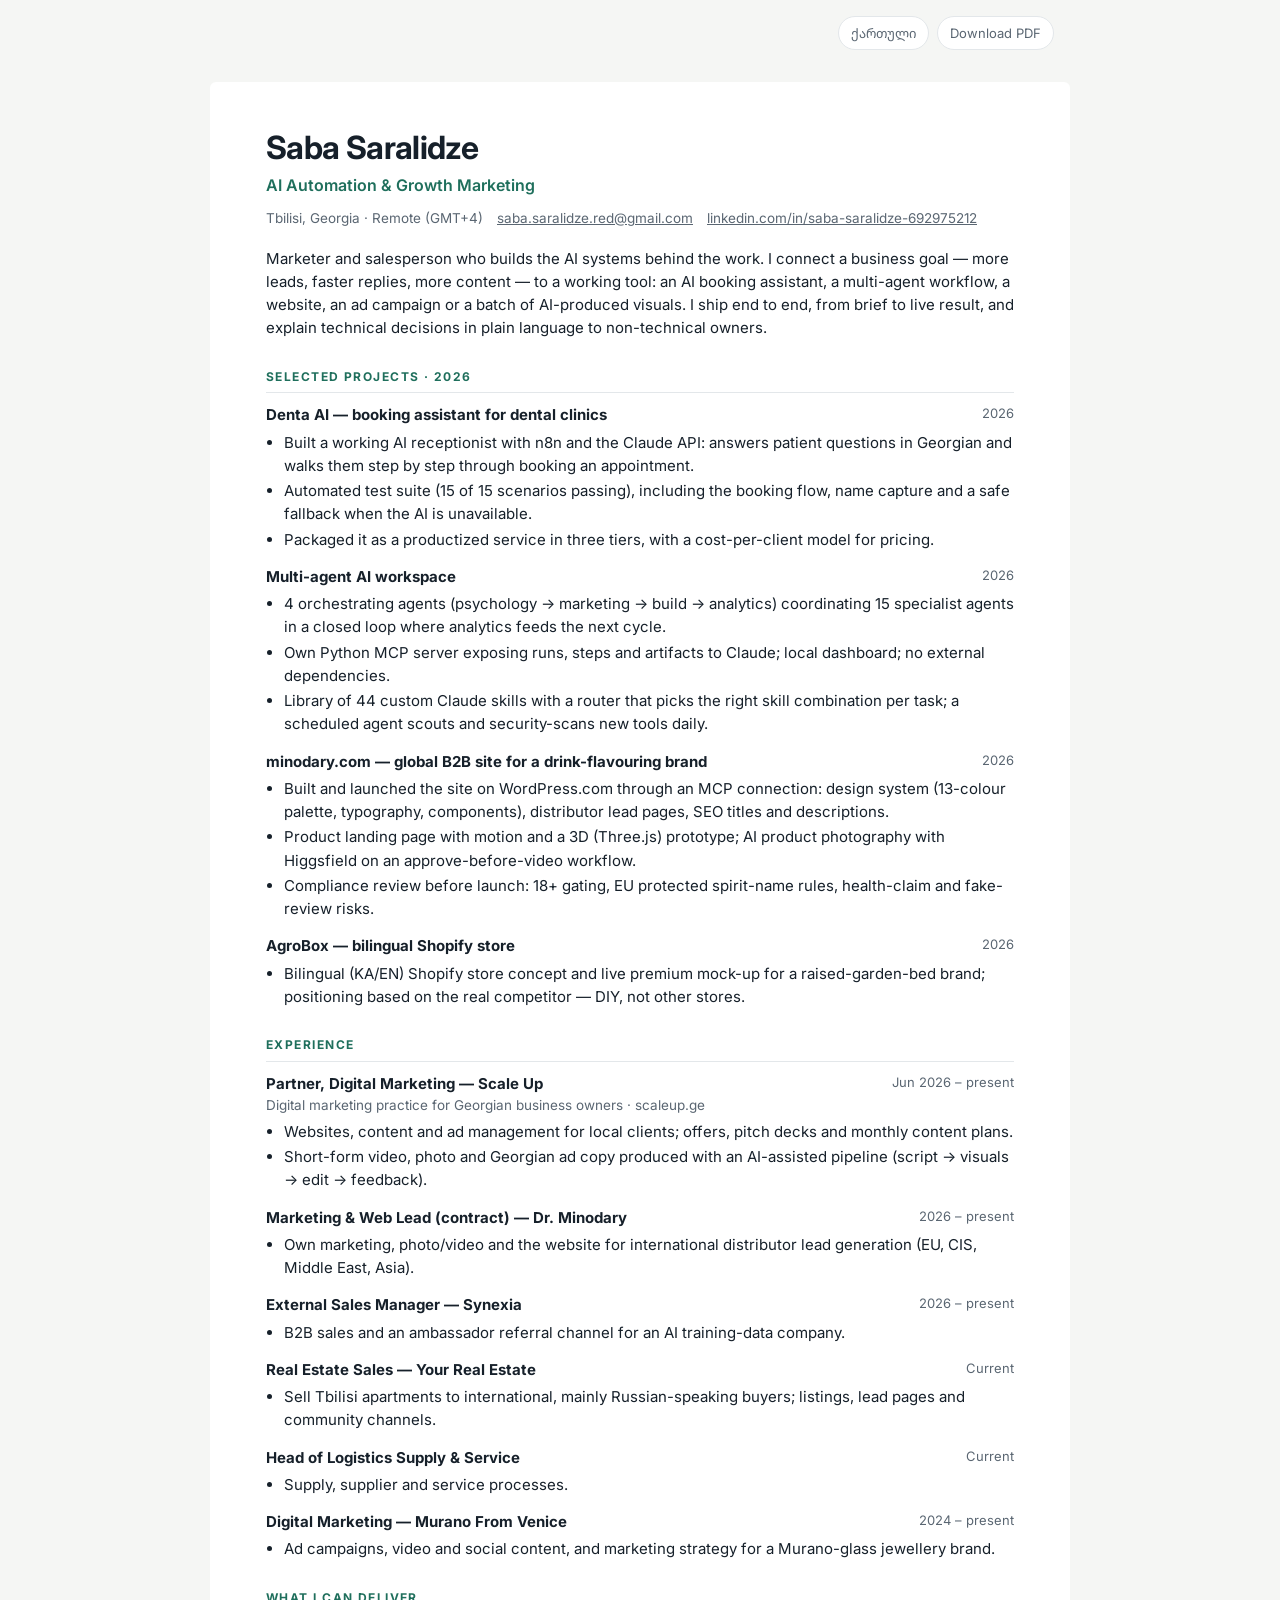
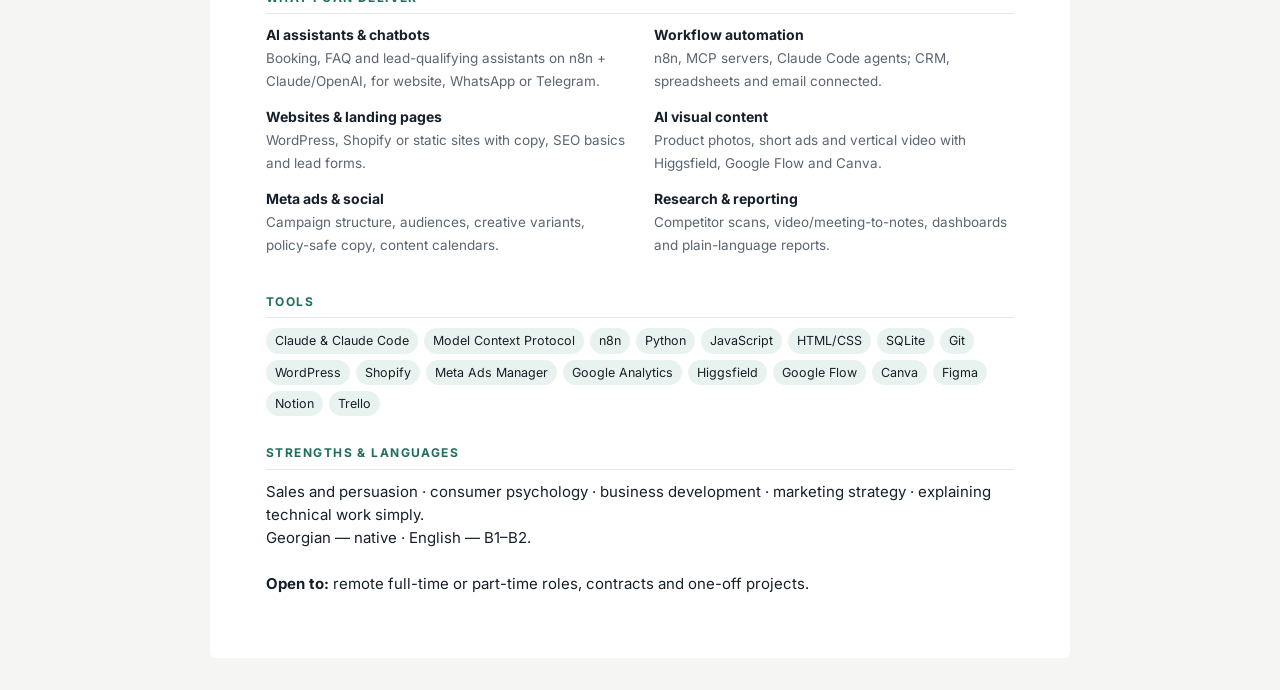
==== index.html @ 27086588 "CV site: English and Georgian pages with PDFs Co-Authored-By: Claude Opus 5.5 <noreply@anthropic.com" ====
<!doctype html>
<html lang="en">
<head>
<meta charset="utf-8">
<meta name="viewport" content="width=device-width, initial-scale=1">
<title>Saba Saralidze — CV</title>
<meta name="description" content="Saba Saralidze — AI automation and growth marketing. Marketing, sales and AI systems for small businesses. Remote, GMT+4.">
<link rel="preconnect" href="https://fonts.googleapis.com">
<link rel="preconnect" href="https://fonts.gstatic.com" crossorigin>
<link href="https://fonts.googleapis.com/css2?family=Inter:wght@400;600;700&family=Noto+Sans+Georgian:wght@400;600;700&display=swap" rel="stylesheet">
<link rel="stylesheet" href="cv.css">
</head>
<body>
<nav class="topbar">
  <a href="ka.html" lang="ka">ქართული</a>
  <a href="Saba_Saralidze_CV_EN.pdf">Download PDF</a>
</nav>
<main class="page">
<header>
  <h1>Saba Saralidze</h1>
  <div class="role">AI Automation &amp; Growth Marketing</div>
  <div class="contact">
    <span>Tbilisi, Georgia · Remote (GMT+4)</span>
    <a href="mailto:saba.saralidze.red@gmail.com">saba.saralidze.red@gmail.com</a>
    <a href="https://linkedin.com/in/saba-saralidze-692975212">linkedin.com/in/saba-saralidze-692975212</a>
  </div>
  <p class="summary">Marketer and salesperson who builds the AI systems behind the work. I connect a business goal — more leads, faster replies, more content — to a working tool: an AI booking assistant, a multi-agent workflow, a website, an ad campaign or a batch of AI-produced visuals. I ship end to end, from brief to live result, and explain technical decisions in plain language to non-technical owners.</p>
</header>

<h2>Selected projects · 2026</h2>

<div class="item">
  <div class="item-head"><strong>Denta AI — booking assistant for dental clinics</strong><span class="when">2026</span></div>
  <ul>
    <li>Built a working AI receptionist with n8n and the Claude API: answers patient questions in Georgian and walks them step by step through booking an appointment.</li>
    <li>Automated test suite (15 of 15 scenarios passing), including the booking flow, name capture and a safe fallback when the AI is unavailable.</li>
    <li>Packaged it as a productized service in three tiers, with a cost-per-client model for pricing.</li>
  </ul>
</div>

<div class="item">
  <div class="item-head"><strong>Multi-agent AI workspace</strong><span class="when">2026</span></div>
  <ul>
    <li>4 orchestrating agents (psychology → marketing → build → analytics) coordinating 15 specialist agents in a closed loop where analytics feeds the next cycle.</li>
    <li>Own Python MCP server exposing runs, steps and artifacts to Claude; local dashboard; no external dependencies.</li>
    <li>Library of 44 custom Claude skills with a router that picks the right skill combination per task; a scheduled agent scouts and security-scans new tools daily.</li>
  </ul>
</div>

<div class="item">
  <div class="item-head"><strong>minodary.com — global B2B site for a drink-flavouring brand</strong><span class="when">2026</span></div>
  <ul>
    <li>Built and launched the site on WordPress.com through an MCP connection: design system (13-colour palette, typography, components), distributor lead pages, SEO titles and descriptions.</li>
    <li>Product landing page with motion and a 3D (Three.js) prototype; AI product photography with Higgsfield on an approve-before-video workflow.</li>
    <li>Compliance review before launch: 18+ gating, EU protected spirit-name rules, health-claim and fake-review risks.</li>
  </ul>
</div>

<div class="item">
  <div class="item-head"><strong>AgroBox — bilingual Shopify store</strong><span class="when">2026</span></div>
  <ul>
    <li>Bilingual (KA/EN) Shopify store concept and live premium mock-up for a raised-garden-bed brand; positioning based on the real competitor — DIY, not other stores.</li>
  </ul>
</div>


<h2>Experience</h2>

<div class="item">
  <div class="item-head"><strong>Partner, Digital Marketing — Scale Up</strong><span class="when">Jun 2026 – present</span></div>
  <div class="sub">Digital marketing practice for Georgian business owners · scaleup.ge</div>
  <ul>
    <li>Websites, content and ad management for local clients; offers, pitch decks and monthly content plans.</li>
    <li>Short-form video, photo and Georgian ad copy produced with an AI-assisted pipeline (script → visuals → edit → feedback).</li>
  </ul>
</div>

<div class="item">
  <div class="item-head"><strong>Marketing &amp; Web Lead (contract) — Dr. Minodary</strong><span class="when">2026 – present</span></div>
  <ul>
    <li>Own marketing, photo/video and the website for international distributor lead generation (EU, CIS, Middle East, Asia).</li>
  </ul>
</div>

<div class="item">
  <div class="item-head"><strong>External Sales Manager — Synexia</strong><span class="when">2026 – present</span></div>
  <ul>
    <li>B2B sales and an ambassador referral channel for an AI training-data company.</li>
  </ul>
</div>

<div class="item">
  <div class="item-head"><strong>Real Estate Sales — Your Real Estate</strong><span class="when">Current</span></div>
  <ul>
    <li>Sell Tbilisi apartments to international, mainly Russian-speaking buyers; listings, lead pages and community channels.</li>
  </ul>
</div>

<div class="item">
  <div class="item-head"><strong>Head of Logistics Supply &amp; Service</strong><span class="when">Current</span></div>
  <ul>
    <li>Supply, supplier and service processes.</li>
  </ul>
</div>

<div class="item">
  <div class="item-head"><strong>Digital Marketing — Murano From Venice</strong><span class="when">2024 – present</span></div>
  <ul>
    <li>Ad campaigns, video and social content, and marketing strategy for a Murano-glass jewellery brand.</li>
  </ul>
</div>

<h2>What I can deliver</h2>
<div class="grid">
  <div class="item kv"><strong>AI assistants &amp; chatbots</strong><span>Booking, FAQ and lead-qualifying assistants on n8n + Claude/OpenAI, for website, WhatsApp or Telegram.</span></div>
  <div class="item kv"><strong>Workflow automation</strong><span>n8n, MCP servers, Claude Code agents; CRM, spreadsheets and email connected.</span></div>
  <div class="item kv"><strong>Websites &amp; landing pages</strong><span>WordPress, Shopify or static sites with copy, SEO basics and lead forms.</span></div>
  <div class="item kv"><strong>AI visual content</strong><span>Product photos, short ads and vertical video with Higgsfield, Google Flow and Canva.</span></div>
  <div class="item kv"><strong>Meta ads &amp; social</strong><span>Campaign structure, audiences, creative variants, policy-safe copy, content calendars.</span></div>
  <div class="item kv"><strong>Research &amp; reporting</strong><span>Competitor scans, video/meeting-to-notes, dashboards and plain-language reports.</span></div>
</div>

<h2>Tools</h2>
<div class="chips">
  <span class="chip">Claude &amp; Claude Code</span><span class="chip">Model Context Protocol</span><span class="chip">n8n</span><span class="chip">Python</span><span class="chip">JavaScript</span><span class="chip">HTML/CSS</span><span class="chip">SQLite</span><span class="chip">Git</span><span class="chip">WordPress</span><span class="chip">Shopify</span><span class="chip">Meta Ads Manager</span><span class="chip">Google Analytics</span><span class="chip">Higgsfield</span><span class="chip">Google Flow</span><span class="chip">Canva</span><span class="chip">Figma</span><span class="chip">Notion</span><span class="chip">Trello</span>
</div>

<h2>Strengths &amp; languages</h2>
<p style="margin:0">Sales and persuasion · consumer psychology · business development · marketing strategy · explaining technical work simply.<br>
Georgian — native · English — B1–B2.</p>

<p class="web-only" style="margin-top:22px"><strong>Open to:</strong> remote full-time or part-time roles, contracts and one-off projects.</p>
</main>
</body>
</html>
---- cv.css ----
:root {
  --ink: #16202a;
  --muted: #5a6672;
  --line: #e3e7ea;
  --accent: #1f6f5c;
  --accent-soft: #e8f3ef;
  --bg: #f5f6f4;
  --paper: #ffffff;
}
@media (prefers-color-scheme: dark) {
  :root:not([data-theme="light"]) {
    --ink: #e8ecef; --muted: #a3adb6; --line: #2c353d;
    --accent: #5cc4a6; --accent-soft: #17302a; --bg: #0f1418; --paper: #161d22;
  }
}
* { box-sizing: border-box; }
html { -webkit-text-size-adjust: 100%; }
body {
  margin: 0; background: var(--bg); color: var(--ink);
  font: 15px/1.55 "Inter", "Noto Sans Georgian", system-ui, sans-serif;
}
.page { max-width: 860px; margin: 32px auto; background: var(--paper); padding: 48px 56px; border-radius: 6px; }
.topbar { max-width: 860px; margin: 16px auto 0; display: flex; gap: 8px; justify-content: flex-end; padding: 0 16px; }
.topbar a { font-size: 13px; color: var(--muted); text-decoration: none; border: 1px solid var(--line); padding: 6px 12px; border-radius: 999px; background: var(--paper); }
.topbar a:hover { color: var(--accent); border-color: var(--accent); }
header h1 { font-size: 32px; letter-spacing: -0.02em; margin: 0; line-height: 1.15; }
.role { color: var(--accent); font-weight: 600; margin: 6px 0 10px; font-size: 16px; }
.contact { color: var(--muted); font-size: 13.5px; display: flex; flex-wrap: wrap; gap: 4px 14px; }
.contact a { color: inherit; }
.summary { margin: 18px 0 0; font-size: 15px; }
h2 {
  font-size: 12px; text-transform: uppercase; letter-spacing: 0.12em; color: var(--accent);
  margin: 28px 0 10px; padding-bottom: 6px; border-bottom: 1px solid var(--line);
}
.item { margin: 0 0 14px; break-inside: avoid; }
.item-head { display: flex; justify-content: space-between; gap: 12px; flex-wrap: wrap; }
.item-head strong { font-size: 15px; }
.when { color: var(--muted); font-size: 13px; white-space: nowrap; }
.sub { color: var(--muted); font-size: 13.5px; }
ul { margin: 4px 0 0; padding-left: 18px; }
li { margin: 2px 0; }
.chips { display: flex; flex-wrap: wrap; gap: 6px; margin-top: 4px; }
.chip { background: var(--accent-soft); color: var(--ink); font-size: 12.5px; padding: 3px 9px; border-radius: 999px; }
.grid { display: grid; grid-template-columns: 1fr 1fr; gap: 6px 28px; }
.grid .item { margin-bottom: 8px; }
.kv strong { display: block; font-size: 14px; }
.kv span { color: var(--muted); font-size: 13.5px; }
footer { margin-top: 26px; color: var(--muted); font-size: 12px; }
@media (max-width: 640px) {
  .page { margin: 12px 0; padding: 24px 16px; border-radius: 0; }
  .grid { grid-template-columns: 1fr; }
  header h1 { font-size: 26px; }
}
@page { size: A4; margin: 12mm 13mm; }
@media print {
  :root { --ink:#16202a; --muted:#5a6672; --line:#e3e7ea; --accent:#1f6f5c; --accent-soft:#e8f3ef; --paper:#fff; }
  body { background: #fff; font-size: 12.5px; }
  .page { margin: 0; padding: 0; max-width: none; }
  .topbar, .web-only { display: none !important; }
  h2 { margin-top: 18px; }
  .item { margin-bottom: 9px; }
  header h1 { font-size: 26px; }
  html[lang="ka"] body { font-size: 11.4px; line-height: 1.45; }
  html[lang="ka"] li { margin: 1px 0; }
  .kv strong { font-size: 12.5px; }
  .kv span, .sub, .when, .contact { font-size: 11.5px; }
  .chip { font-size: 11px; padding: 2px 8px; }
  .summary { font-size: 1.05em; }
  h2 { break-after: avoid; }
}
.print-only { display: none; }
@media print { .print-only { display: inline; } }
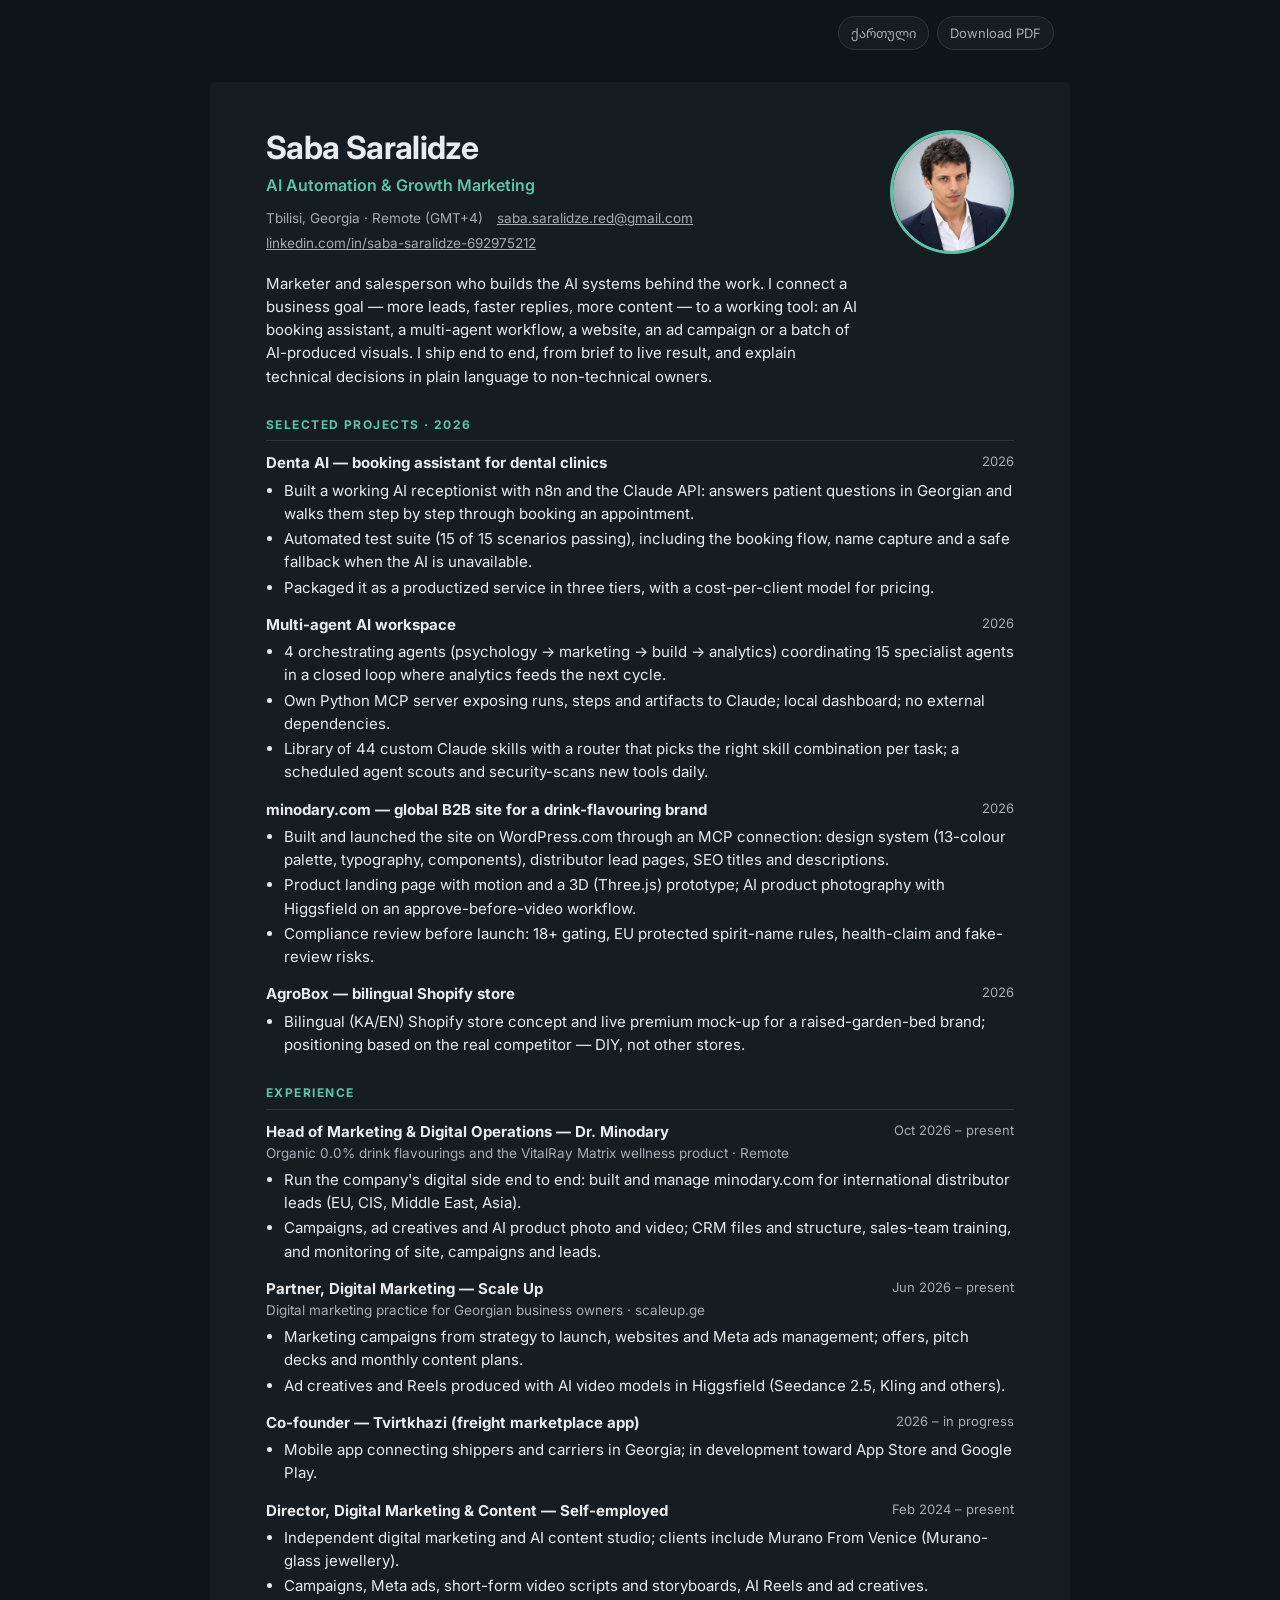
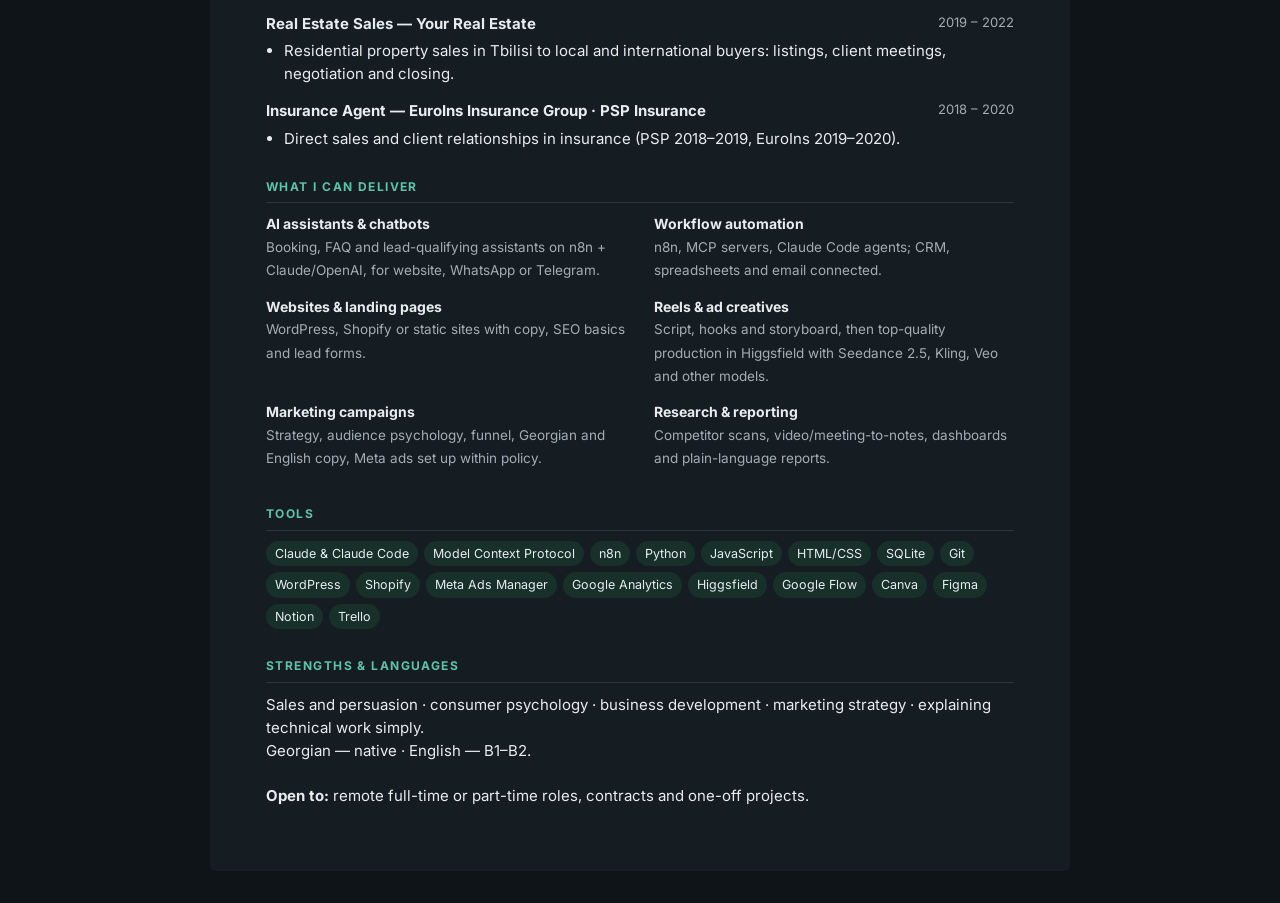
==== commit 2a058430: "Dark design with photo; sync experience with LinkedIn Co-Authored-By: Claude Opus 5.5 <noreply@anthr" ====
--- a/index.html
+++ b/index.html
@@ -17,6 +17,7 @@
 </nav>
 <main class="page">
 <header>
+  <img class="avatar" src="photo.jpg" alt="Saba Saralidze">
   <h1>Saba Saralidze</h1>
   <div class="role">AI Automation &amp; Growth Marketing</div>
   <div class="contact">
@@ -67,46 +68,49 @@
 <h2>Experience</h2>
 
 <div class="item">
-  <div class="item-head"><strong>Partner, Digital Marketing — Scale Up</strong><span class="when">Jun 2026 – present</span></div>
-  <div class="sub">Digital marketing practice for Georgian business owners · scaleup.ge</div>
+  <div class="item-head"><strong>Head of Marketing &amp; Digital Operations — Dr. Minodary</strong><span class="when">Oct 2026 – present</span></div>
+  <div class="sub">Organic 0.0% drink flavourings and the VitalRay Matrix wellness product · Remote</div>
   <ul>
-    <li>Websites, content and ad management for local clients; offers, pitch decks and monthly content plans.</li>
-    <li>Short-form video, photo and Georgian ad copy produced with an AI-assisted pipeline (script → visuals → edit → feedback).</li>
+    <li>Run the company's digital side end to end: built and manage minodary.com for international distributor leads (EU, CIS, Middle East, Asia).</li>
+    <li>Campaigns, ad creatives and AI product photo and video; CRM files and structure, sales-team training, and monitoring of site, campaigns and leads.</li>
   </ul>
 </div>
 
 <div class="item">
-  <div class="item-head"><strong>Marketing &amp; Web Lead (contract) — Dr. Minodary</strong><span class="when">2026 – present</span></div>
+  <div class="item-head"><strong>Partner, Digital Marketing — Scale Up</strong><span class="when">Jun 2026 – present</span></div>
+  <div class="sub">Digital marketing practice for Georgian business owners · scaleup.ge</div>
   <ul>
-    <li>Own marketing, photo/video and the website for international distributor lead generation (EU, CIS, Middle East, Asia).</li>
+    <li>Marketing campaigns from strategy to launch, websites and Meta ads management; offers, pitch decks and monthly content plans.</li>
+    <li>Ad creatives and Reels produced with AI video models in Higgsfield (Seedance 2.5, Kling and others).</li>
   </ul>
 </div>
 
 <div class="item">
-  <div class="item-head"><strong>External Sales Manager — Synexia</strong><span class="when">2026 – present</span></div>
+  <div class="item-head"><strong>Co-founder — Tvirtkhazi (freight marketplace app)</strong><span class="when">2026 – in progress</span></div>
   <ul>
-    <li>B2B sales and an ambassador referral channel for an AI training-data company.</li>
+    <li>Mobile app connecting shippers and carriers in Georgia; in development toward App Store and Google Play.</li>
   </ul>
 </div>
 
 <div class="item">
-  <div class="item-head"><strong>Real Estate Sales — Your Real Estate</strong><span class="when">Current</span></div>
+  <div class="item-head"><strong>Director, Digital Marketing &amp; Content — Self-employed</strong><span class="when">Feb 2024 – present</span></div>
   <ul>
-    <li>Sell Tbilisi apartments to international, mainly Russian-speaking buyers; listings, lead pages and community channels.</li>
+    <li>Independent digital marketing and AI content studio; clients include Murano From Venice (Murano-glass jewellery).</li>
+    <li>Campaigns, Meta ads, short-form video scripts and storyboards, AI Reels and ad creatives.</li>
   </ul>
 </div>
 
 <div class="item">
-  <div class="item-head"><strong>Head of Logistics Supply &amp; Service</strong><span class="when">Current</span></div>
+  <div class="item-head"><strong>Real Estate Sales — Your Real Estate</strong><span class="when">2019 – 2022</span></div>
   <ul>
-    <li>Supply, supplier and service processes.</li>
+    <li>Residential property sales in Tbilisi to local and international buyers: listings, client meetings, negotiation and closing.</li>
   </ul>
 </div>
 
 <div class="item">
-  <div class="item-head"><strong>Digital Marketing — Murano From Venice</strong><span class="when">2024 – present</span></div>
+  <div class="item-head"><strong>Insurance Agent — EuroIns Insurance Group · PSP Insurance</strong><span class="when">2018 – 2020</span></div>
   <ul>
-    <li>Ad campaigns, video and social content, and marketing strategy for a Murano-glass jewellery brand.</li>
+    <li>Direct sales and client relationships in insurance (PSP 2018–2019, EuroIns 2019–2020).</li>
   </ul>
 </div>
 
@@ -115,8 +119,8 @@
   <div class="item kv"><strong>AI assistants &amp; chatbots</strong><span>Booking, FAQ and lead-qualifying assistants on n8n + Claude/OpenAI, for website, WhatsApp or Telegram.</span></div>
   <div class="item kv"><strong>Workflow automation</strong><span>n8n, MCP servers, Claude Code agents; CRM, spreadsheets and email connected.</span></div>
   <div class="item kv"><strong>Websites &amp; landing pages</strong><span>WordPress, Shopify or static sites with copy, SEO basics and lead forms.</span></div>
-  <div class="item kv"><strong>AI visual content</strong><span>Product photos, short ads and vertical video with Higgsfield, Google Flow and Canva.</span></div>
-  <div class="item kv"><strong>Meta ads &amp; social</strong><span>Campaign structure, audiences, creative variants, policy-safe copy, content calendars.</span></div>
+  <div class="item kv"><strong>Reels &amp; ad creatives</strong><span>Script, hooks and storyboard, then top-quality production in Higgsfield with Seedance 2.5, Kling, Veo and other models.</span></div>
+  <div class="item kv"><strong>Marketing campaigns</strong><span>Strategy, audience psychology, funnel, Georgian and English copy, Meta ads set up within policy.</span></div>
   <div class="item kv"><strong>Research &amp; reporting</strong><span>Competitor scans, video/meeting-to-notes, dashboards and plain-language reports.</span></div>
 </div>
 
--- a/cv.css
+++ b/cv.css
@@ -1,17 +1,12 @@
 :root {
-  --ink: #16202a;
-  --muted: #5a6672;
-  --line: #e3e7ea;
-  --accent: #1f6f5c;
-  --accent-soft: #e8f3ef;
-  --bg: #f5f6f4;
-  --paper: #ffffff;
-}
-@media (prefers-color-scheme: dark) {
-  :root:not([data-theme="light"]) {
-    --ink: #e8ecef; --muted: #a3adb6; --line: #2c353d;
-    --accent: #5cc4a6; --accent-soft: #17302a; --bg: #0f1418; --paper: #161d22;
-  }
+  --ink: #e8ecef;
+  --muted: #a3adb6;
+  --line: #2c353d;
+  --accent: #5cc4a6;
+  --accent-soft: #17302a;
+  --bg: #0f1418;
+  --paper: #161d22;
+  color-scheme: dark;
 }
 * { box-sizing: border-box; }
 html { -webkit-text-size-adjust: 100%; }
@@ -23,6 +18,8 @@
 .topbar { max-width: 860px; margin: 16px auto 0; display: flex; gap: 8px; justify-content: flex-end; padding: 0 16px; }
 .topbar a { font-size: 13px; color: var(--muted); text-decoration: none; border: 1px solid var(--line); padding: 6px 12px; border-radius: 999px; background: var(--paper); }
 .topbar a:hover { color: var(--accent); border-color: var(--accent); }
+header { position: relative; padding-right: 150px; }
+.avatar { position: absolute; top: 0; right: 0; width: 124px; height: 124px; border-radius: 50%; object-fit: cover; object-position: 50% 30%; border: 3px solid var(--accent); }
 header h1 { font-size: 32px; letter-spacing: -0.02em; margin: 0; line-height: 1.15; }
 .role { color: var(--accent); font-weight: 600; margin: 6px 0 10px; font-size: 16px; }
 .contact { color: var(--muted); font-size: 13.5px; display: flex; flex-wrap: wrap; gap: 4px 14px; }
@@ -50,23 +47,26 @@
   .page { margin: 12px 0; padding: 24px 16px; border-radius: 0; }
   .grid { grid-template-columns: 1fr; }
   header h1 { font-size: 26px; }
+  header { padding-right: 0; }
+  .avatar { position: static; width: 96px; height: 96px; margin-bottom: 12px; display: block; }
 }
-@page { size: A4; margin: 12mm 13mm; }
+@page { size: A4; margin: 0; }
 @media print {
-  :root { --ink:#16202a; --muted:#5a6672; --line:#e3e7ea; --accent:#1f6f5c; --accent-soft:#e8f3ef; --paper:#fff; }
-  body { background: #fff; font-size: 12.5px; }
-  .page { margin: 0; padding: 0; max-width: none; }
+  html, body { background: var(--paper) !important; -webkit-print-color-adjust: exact; print-color-adjust: exact; }
+  body { font-size: 12px; }
+  .page { margin: 0; padding: 12mm 13mm; max-width: none; border-radius: 0; background: var(--paper); -webkit-box-decoration-break: clone; box-decoration-break: clone; }
   .topbar, .web-only { display: none !important; }
-  h2 { margin-top: 18px; }
-  .item { margin-bottom: 9px; }
+  h2 { margin-top: 16px; break-after: avoid; }
+  .item { margin-bottom: 8px; }
   header h1 { font-size: 26px; }
-  html[lang="ka"] body { font-size: 11.4px; line-height: 1.45; }
+  header { padding-right: 120px; }
+  .avatar { width: 100px; height: 100px; }
+  html[lang="ka"] body { font-size: 11px; line-height: 1.45; }
   html[lang="ka"] li { margin: 1px 0; }
-  .kv strong { font-size: 12.5px; }
-  .kv span, .sub, .when, .contact { font-size: 11.5px; }
-  .chip { font-size: 11px; padding: 2px 8px; }
+  .kv strong { font-size: 12px; }
+  .kv span, .sub, .when, .contact { font-size: 11px; }
+  .chip { font-size: 10.5px; padding: 2px 8px; }
   .summary { font-size: 1.05em; }
-  h2 { break-after: avoid; }
 }
 .print-only { display: none; }
 @media print { .print-only { display: inline; } }
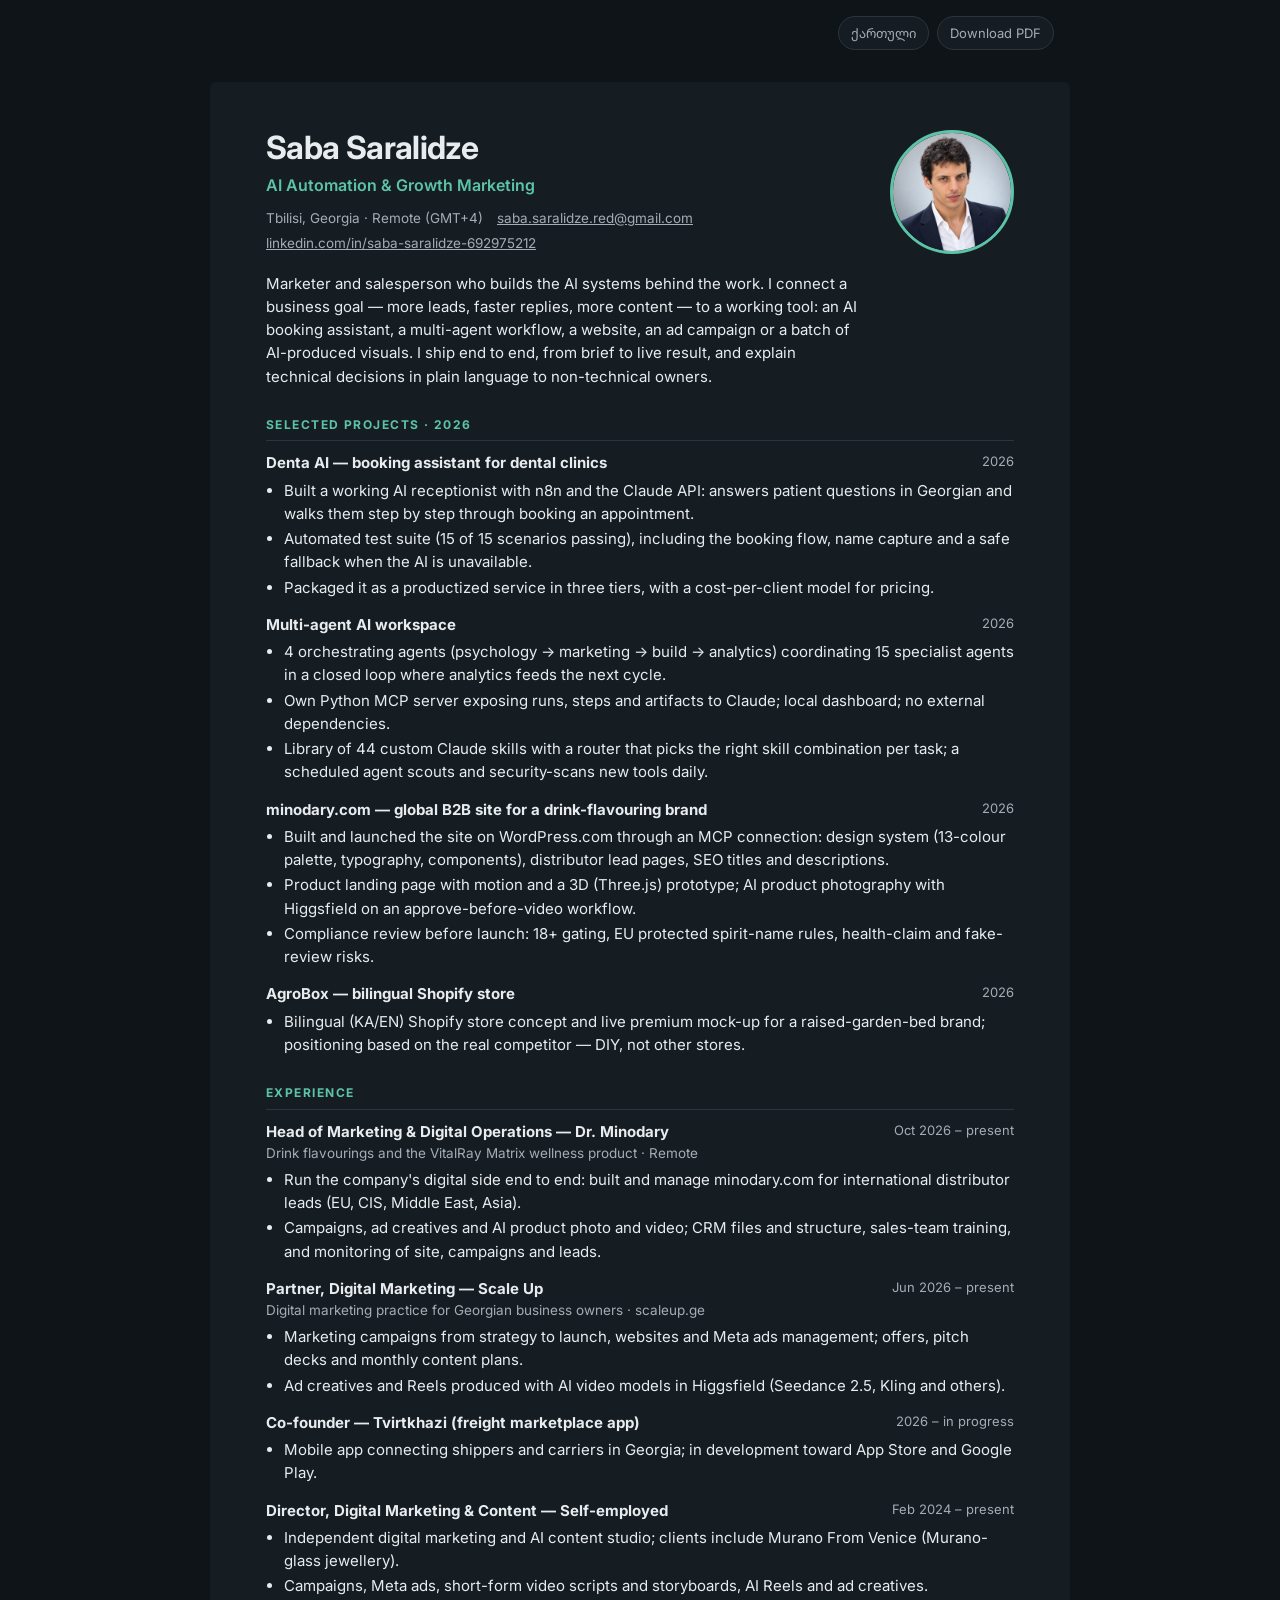
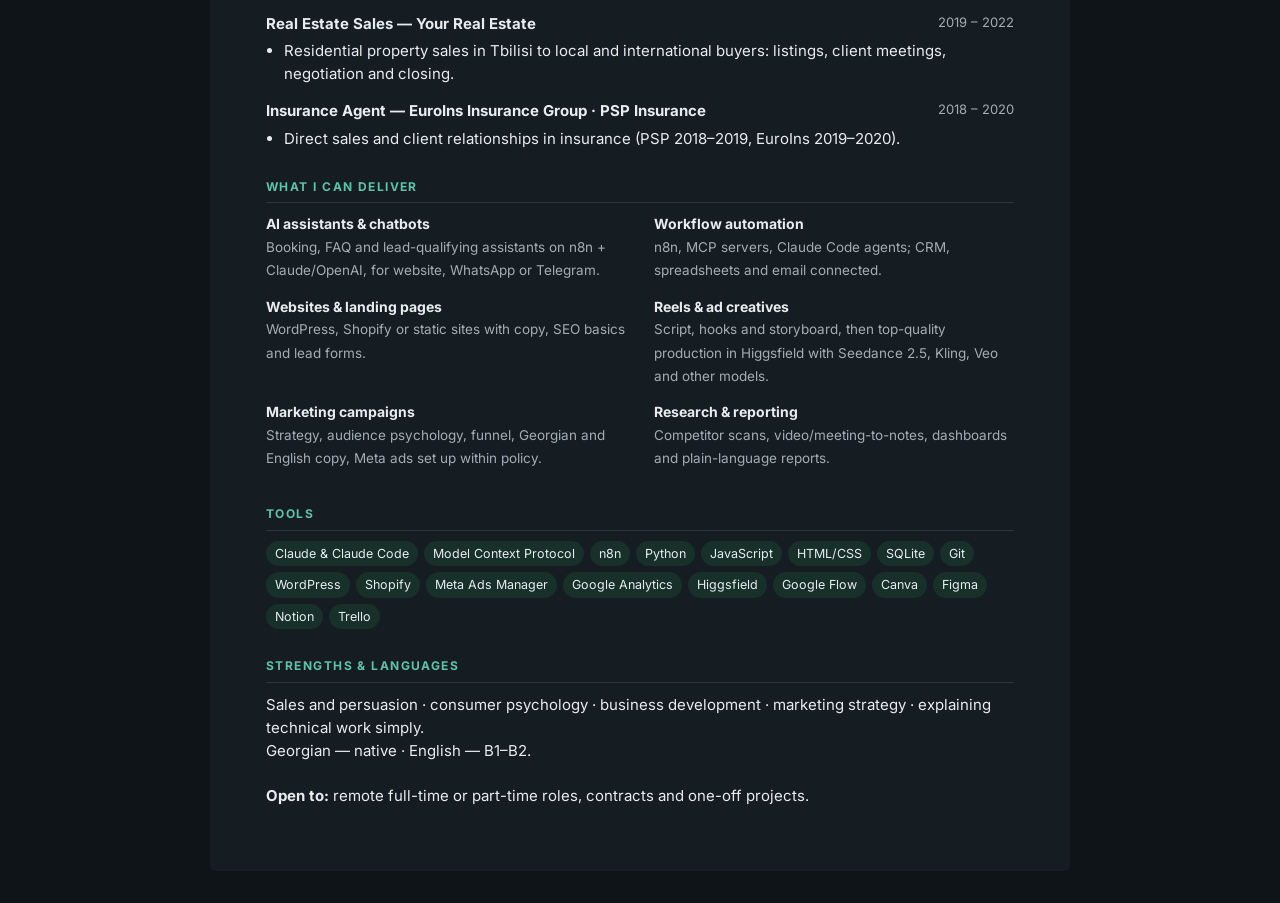
==== commit fd085a62: "Remove unverified product claims from CV The Dr. Minodary line said organic and 0.0%, but neither a " ====
--- a/index.html
+++ b/index.html
@@ -5,6 +5,13 @@
 <meta name="viewport" content="width=device-width, initial-scale=1">
 <title>Saba Saralidze — CV</title>
 <meta name="description" content="Saba Saralidze — AI automation and growth marketing. Marketing, sales and AI systems for small businesses. Remote, GMT+4.">
+<meta property="og:type" content="profile">
+<meta property="og:title" content="Saba Saralidze — AI Automation & Growth Marketing">
+<meta property="og:description" content="CV: AI assistants, n8n + Claude workflows, websites, campaigns and AI video. Remote, GMT+4.">
+<meta property="og:url" content="https://sabasaralidzered-beep.github.io/cv/">
+<meta property="og:image" content="https://sabasaralidzered-beep.github.io/cv/photo.jpg">
+<meta property="og:locale" content="en_US">
+<meta name="twitter:card" content="summary">
 <link rel="preconnect" href="https://fonts.googleapis.com">
 <link rel="preconnect" href="https://fonts.gstatic.com" crossorigin>
 <link href="https://fonts.googleapis.com/css2?family=Inter:wght@400;600;700&family=Noto+Sans+Georgian:wght@400;600;700&display=swap" rel="stylesheet">
@@ -69,7 +76,7 @@
 
 <div class="item">
   <div class="item-head"><strong>Head of Marketing &amp; Digital Operations — Dr. Minodary</strong><span class="when">Oct 2026 – present</span></div>
-  <div class="sub">Organic 0.0% drink flavourings and the VitalRay Matrix wellness product · Remote</div>
+  <div class="sub">Drink flavourings and the VitalRay Matrix wellness product · Remote</div>
   <ul>
     <li>Run the company's digital side end to end: built and manage minodary.com for international distributor leads (EU, CIS, Middle East, Asia).</li>
     <li>Campaigns, ad creatives and AI product photo and video; CRM files and structure, sales-team training, and monitoring of site, campaigns and leads.</li>
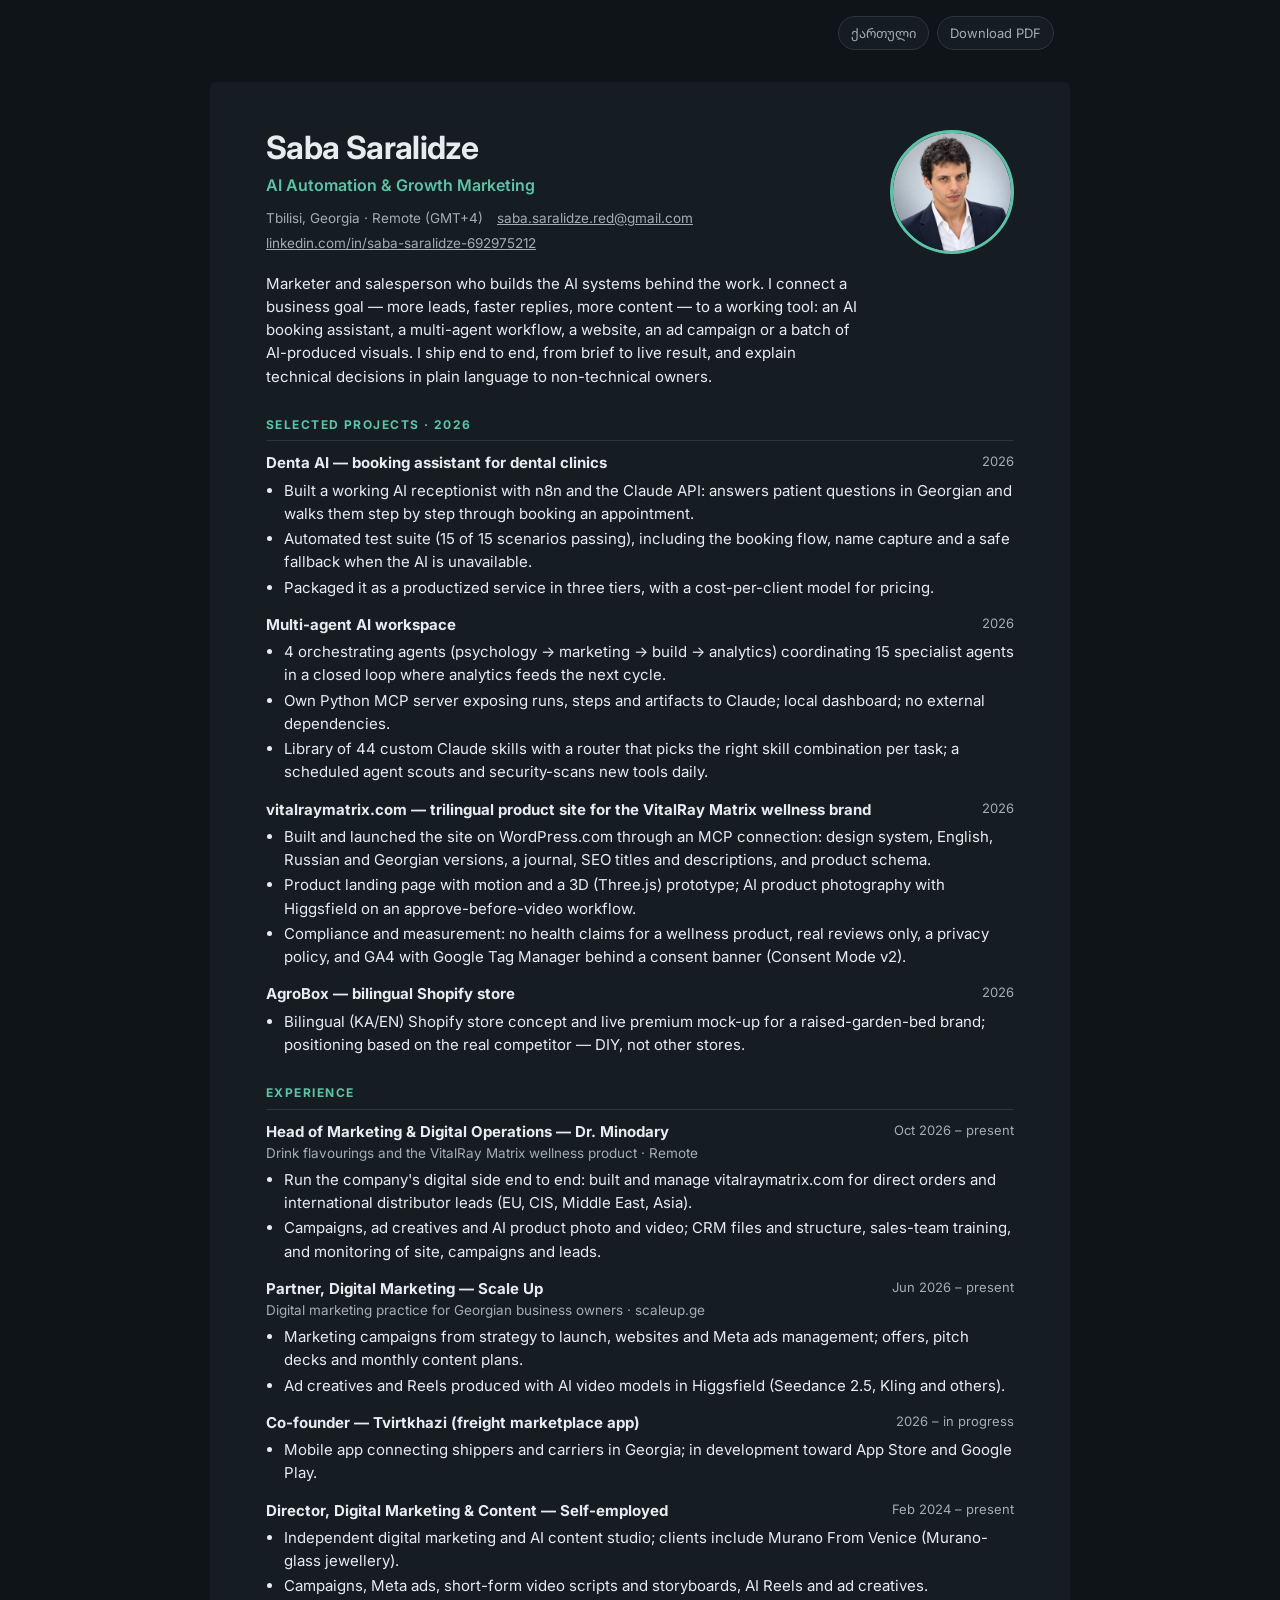
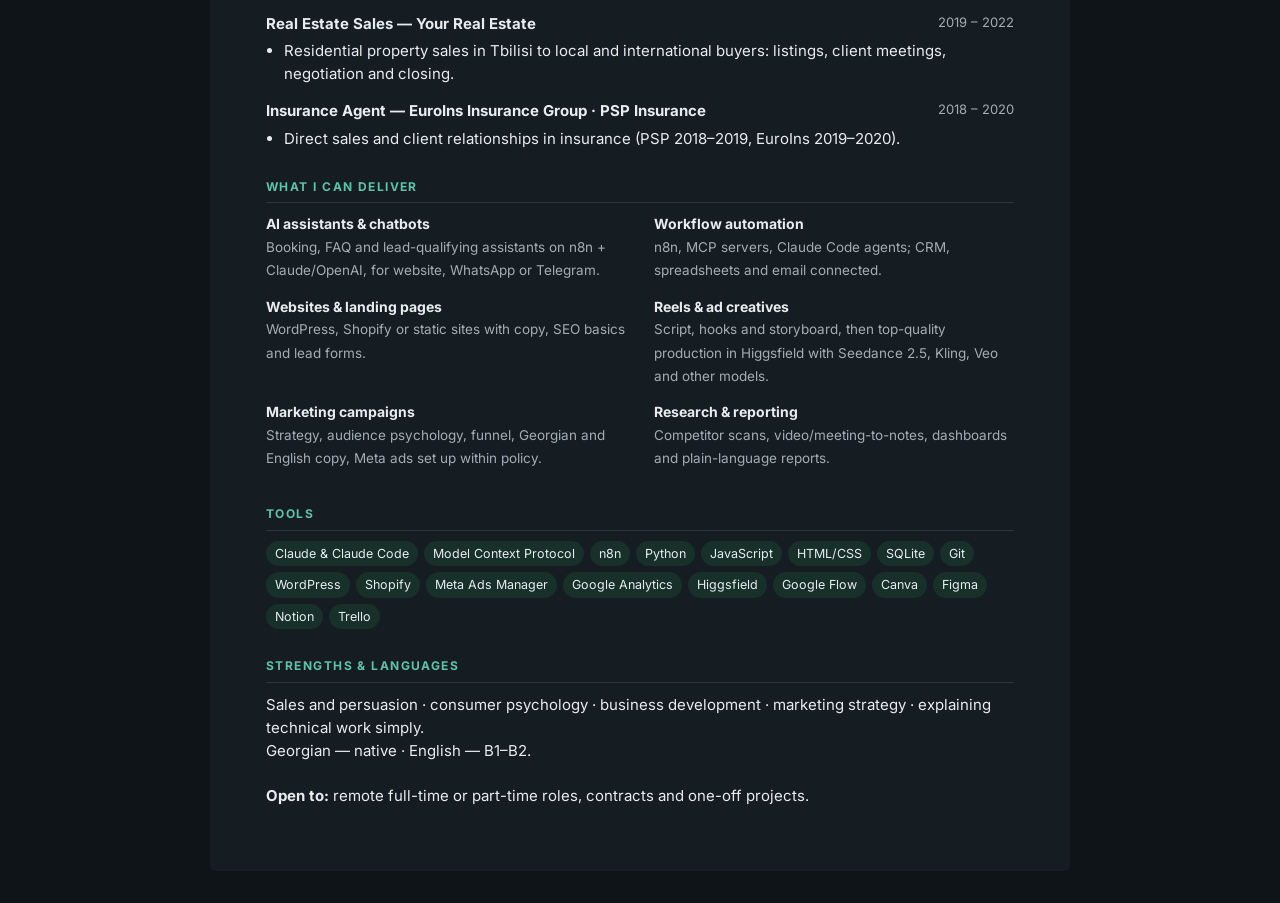
==== commit a3243c01: "CV: site moved to vitalraymatrix.com; describe VitalRay Matrix site accurately Co-Authored-By: Claud" ====
--- a/index.html
+++ b/index.html
@@ -56,11 +56,11 @@
 </div>
 
 <div class="item">
-  <div class="item-head"><strong>minodary.com — global B2B site for a drink-flavouring brand</strong><span class="when">2026</span></div>
+  <div class="item-head"><strong>vitalraymatrix.com — trilingual product site for the VitalRay Matrix wellness brand</strong><span class="when">2026</span></div>
   <ul>
-    <li>Built and launched the site on WordPress.com through an MCP connection: design system (13-colour palette, typography, components), distributor lead pages, SEO titles and descriptions.</li>
+    <li>Built and launched the site on WordPress.com through an MCP connection: design system, English, Russian and Georgian versions, a journal, SEO titles and descriptions, and product schema.</li>
     <li>Product landing page with motion and a 3D (Three.js) prototype; AI product photography with Higgsfield on an approve-before-video workflow.</li>
-    <li>Compliance review before launch: 18+ gating, EU protected spirit-name rules, health-claim and fake-review risks.</li>
+    <li>Compliance and measurement: no health claims for a wellness product, real reviews only, a privacy policy, and GA4 with Google Tag Manager behind a consent banner (Consent Mode v2).</li>
   </ul>
 </div>
 
@@ -78,7 +78,7 @@
   <div class="item-head"><strong>Head of Marketing &amp; Digital Operations — Dr. Minodary</strong><span class="when">Oct 2026 – present</span></div>
   <div class="sub">Drink flavourings and the VitalRay Matrix wellness product · Remote</div>
   <ul>
-    <li>Run the company's digital side end to end: built and manage minodary.com for international distributor leads (EU, CIS, Middle East, Asia).</li>
+    <li>Run the company's digital side end to end: built and manage vitalraymatrix.com for direct orders and international distributor leads (EU, CIS, Middle East, Asia).</li>
     <li>Campaigns, ad creatives and AI product photo and video; CRM files and structure, sales-team training, and monitoring of site, campaigns and leads.</li>
   </ul>
 </div>
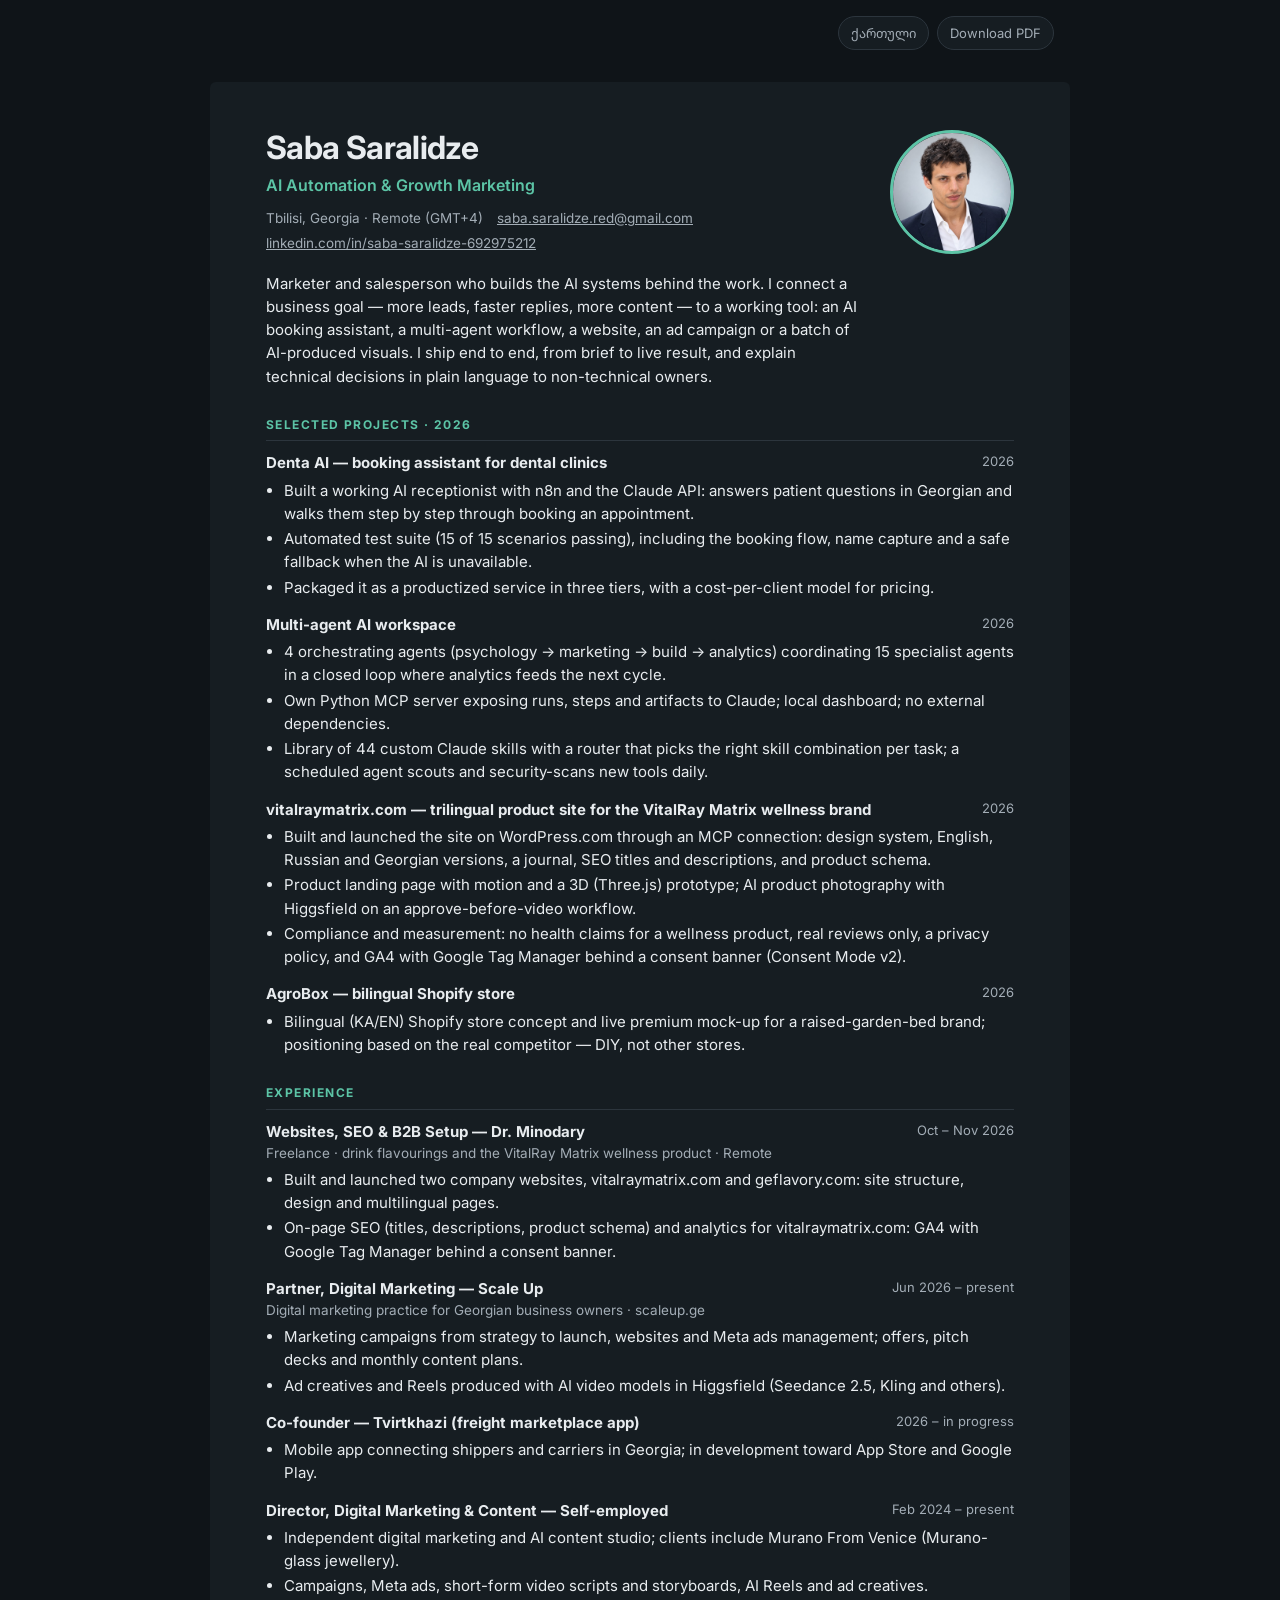
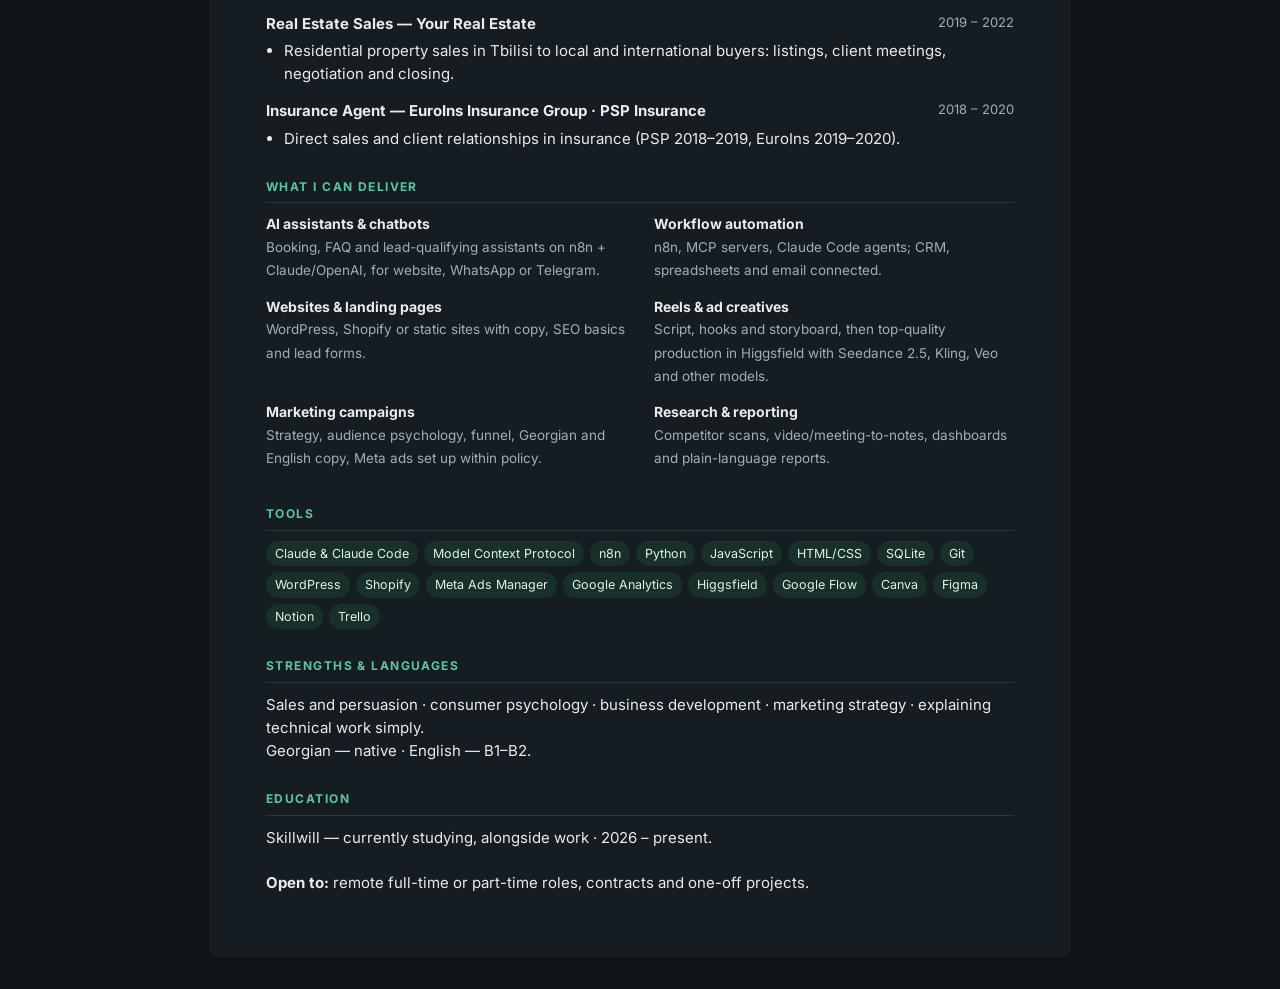
==== commit fd619cda: "CV: Dr. Minodary scope (websites, SEO, analytics; Oct-Nov 2026); add Skillwill Co-Authored-By: Claud" ====
--- a/index.html
+++ b/index.html
@@ -75,11 +75,11 @@
 <h2>Experience</h2>
 
 <div class="item">
-  <div class="item-head"><strong>Head of Marketing &amp; Digital Operations — Dr. Minodary</strong><span class="when">Oct 2026 – present</span></div>
-  <div class="sub">Drink flavourings and the VitalRay Matrix wellness product · Remote</div>
+  <div class="item-head"><strong>Websites, SEO &amp; B2B Setup — Dr. Minodary</strong><span class="when">Oct – Nov 2026</span></div>
+  <div class="sub">Freelance · drink flavourings and the VitalRay Matrix wellness product · Remote</div>
   <ul>
-    <li>Run the company's digital side end to end: built and manage vitalraymatrix.com for direct orders and international distributor leads (EU, CIS, Middle East, Asia).</li>
-    <li>Campaigns, ad creatives and AI product photo and video; CRM files and structure, sales-team training, and monitoring of site, campaigns and leads.</li>
+    <li>Built and launched two company websites, vitalraymatrix.com and geflavory.com: site structure, design and multilingual pages.</li>
+    <li>On-page SEO (titles, descriptions, product schema) and analytics for vitalraymatrix.com: GA4 with Google Tag Manager behind a consent banner.</li>
   </ul>
 </div>
 
@@ -140,6 +140,9 @@
 <p style="margin:0">Sales and persuasion · consumer psychology · business development · marketing strategy · explaining technical work simply.<br>
 Georgian — native · English — B1–B2.</p>
 
+<h2>Education</h2>
+<p style="margin:0">Skillwill — currently studying, alongside work · 2026 – present.</p>
+
 <p class="web-only" style="margin-top:22px"><strong>Open to:</strong> remote full-time or part-time roles, contracts and one-off projects.</p>
 </main>
 </body>
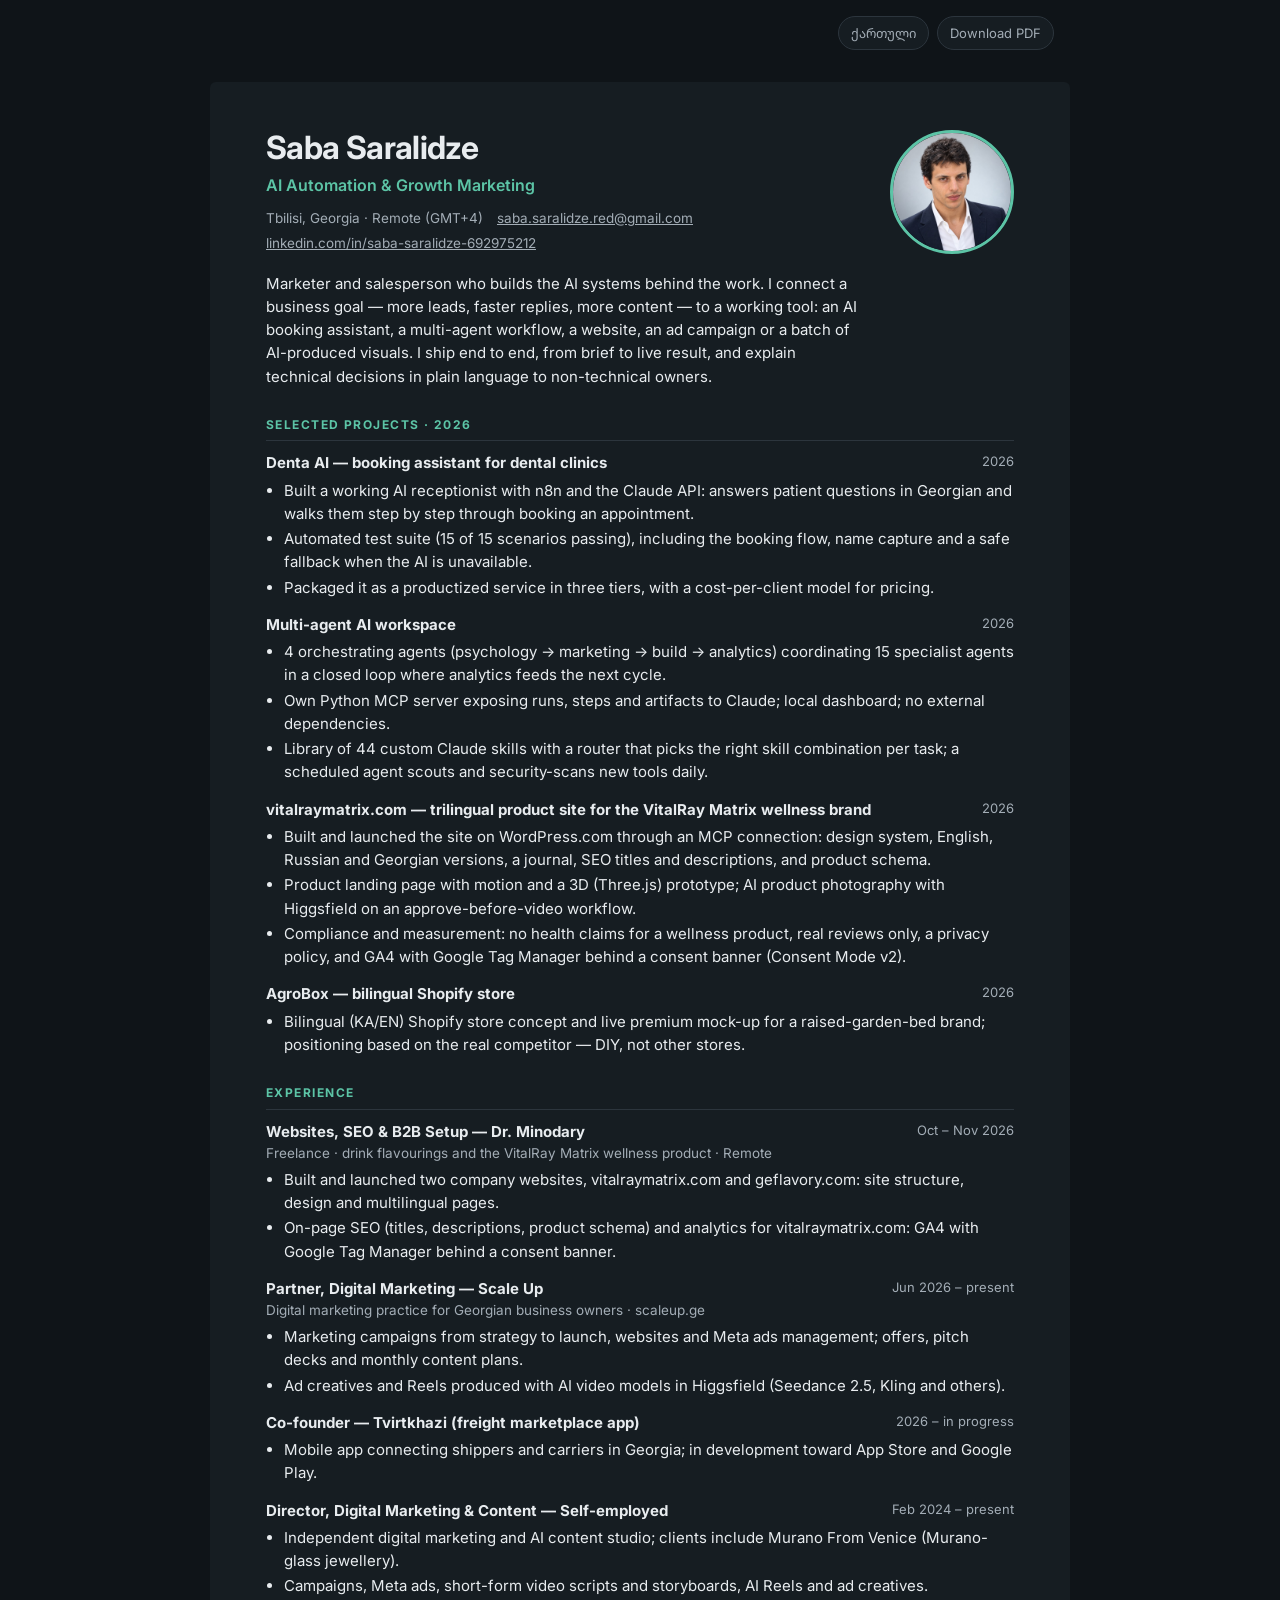
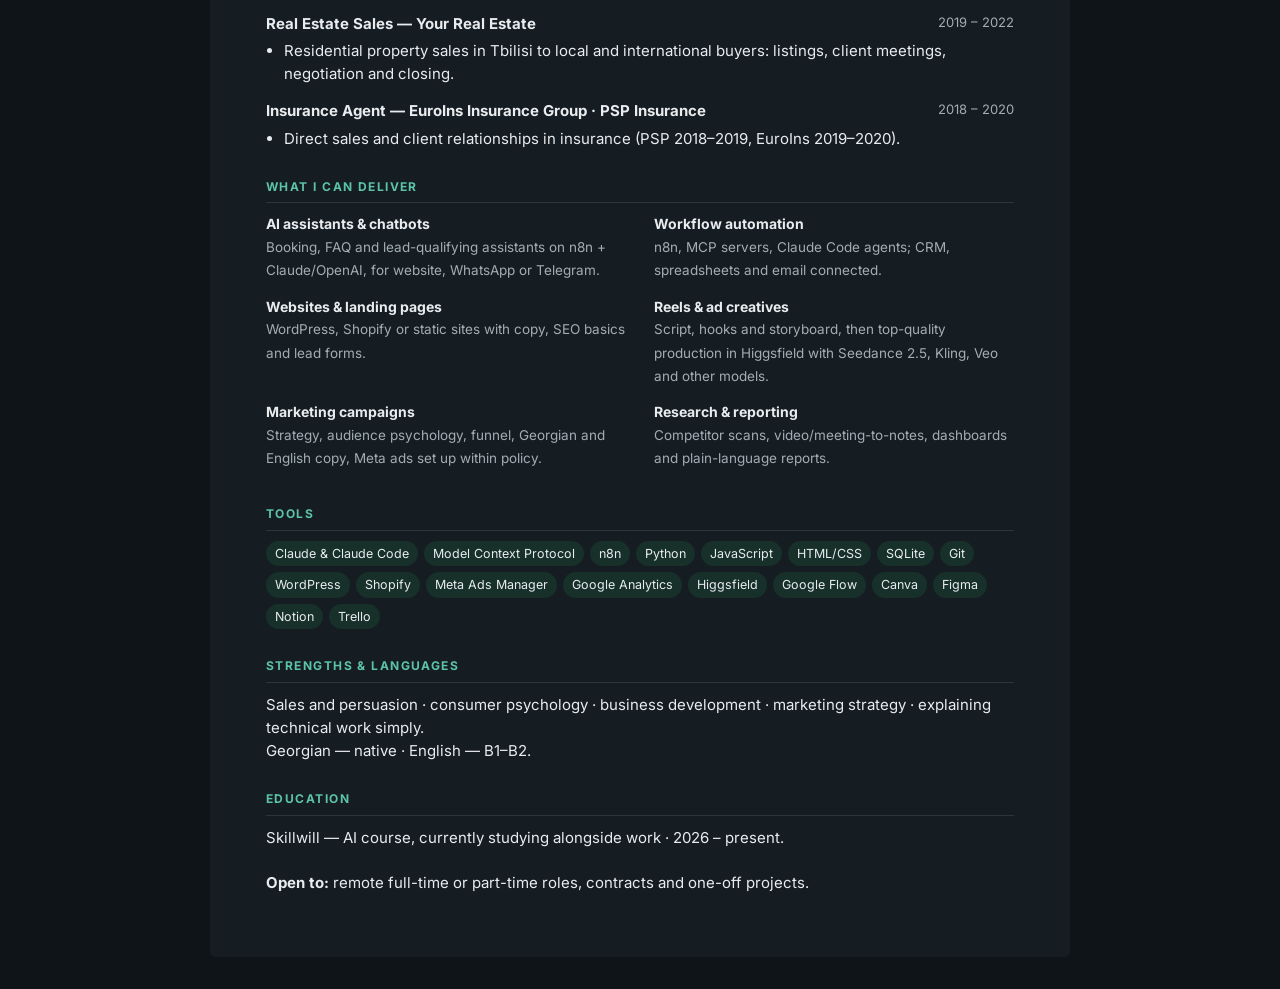
==== commit 38651f6a: "CV: Skillwill AI course Co-Authored-By: Claude Fable 5.2 <noreply@anthropic.com>" ====
--- a/index.html
+++ b/index.html
@@ -141,7 +141,7 @@
 Georgian — native · English — B1–B2.</p>
 
 <h2>Education</h2>
-<p style="margin:0">Skillwill — currently studying, alongside work · 2026 – present.</p>
+<p style="margin:0">Skillwill — AI course, currently studying alongside work · 2026 – present.</p>
 
 <p class="web-only" style="margin-top:22px"><strong>Open to:</strong> remote full-time or part-time roles, contracts and one-off projects.</p>
 </main>
